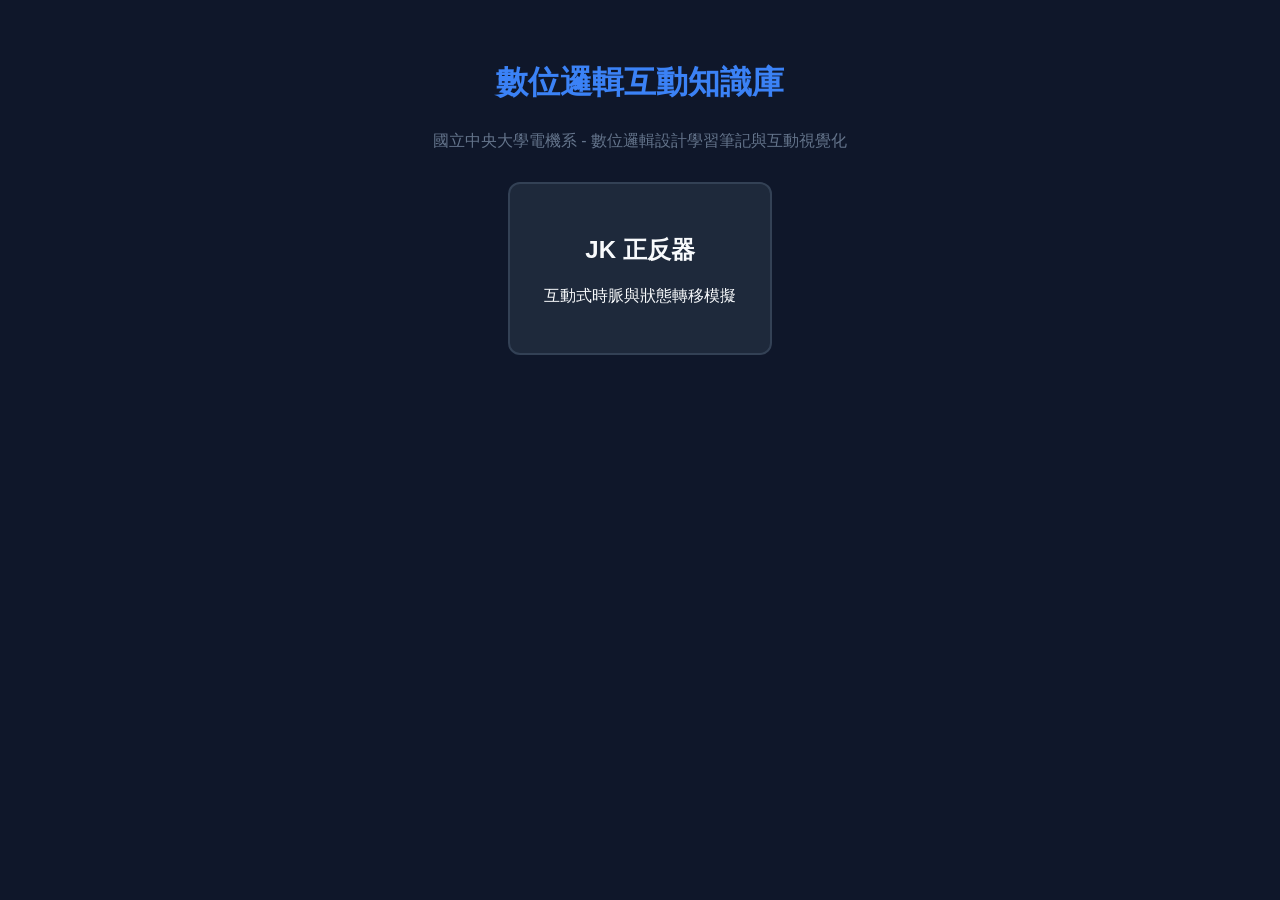
==== index.html @ 10f3d245 "Add files via upload" ====
<!DOCTYPE html>
<html lang="zh-TW">
<head>
    <meta charset="UTF-8">
    <meta name="viewport" content="width=device-width, initial-scale=1.0">
    <title>數位邏輯互動知識庫</title>
    <link rel="stylesheet" href="style.css">
</head>
<body>
    <h1>數位邏輯互動知識庫</h1>
    <p class="desc">國立中央大學電機系 - 數位邏輯設計學習筆記與互動視覺化</p>
    
    <div class="nav-grid">
        <!-- AI 未來會在這裡加入更多卡片 -->
        <a href="pages/jk-flipflop.html" class="card">
            <h2>JK 正反器</h2>
            <p>互動式時脈與狀態轉移模擬</p>
        </a>
    </div>
</body>
</html>
---- style.css ----
:root {
    --bg-color: #0f172a;
    --panel-bg: #1e293b;
    --text-main: #f8fafc;
    --high-color: #4ade80;
    --low-color: #64748b;
    --accent-color: #3b82f6;
}

body {
    background-color: var(--bg-color);
    color: var(--text-main);
    font-family: 'Segoe UI', Tahoma, Geneva, Verdana, sans-serif;
    margin: 0;
    padding: 40px 20px;
    display: flex;
    flex-direction: column;
    align-items: center;
}

h1 { color: var(--accent-color); margin-bottom: 10px; }
.desc { color: var(--low-color); margin-bottom: 30px; text-align: center; }

/* 首頁卡片與按鈕 */
.nav-grid { display: flex; gap: 20px; flex-wrap: wrap; justify-content: center; }
.card {
    background-color: var(--panel-bg); padding: 30px; border-radius: 12px;
    text-align: center; text-decoration: none; color: var(--text-main);
    border: 2px solid #334155; transition: 0.3s; width: 200px;
}
.card:hover { border-color: var(--accent-color); transform: translateY(-5px); }

/* 子頁面共用元件 */
.interactive-area {
    background-color: var(--panel-bg); padding: 40px; border-radius: 12px;
    box-shadow: 0 10px 25px rgba(0,0,0,0.5); margin-bottom: 30px; text-align: center;
}
.truth-table { border-collapse: collapse; width: 100%; max-width: 500px; }
.truth-table th, .truth-table td { border: 1px solid #334155; padding: 12px; text-align: center; }
.truth-table th { background-color: #334155; color: #e2e8f0; }
.back-btn { margin-top: 30px; color: var(--high-color); text-decoration: none; display: inline-block; }
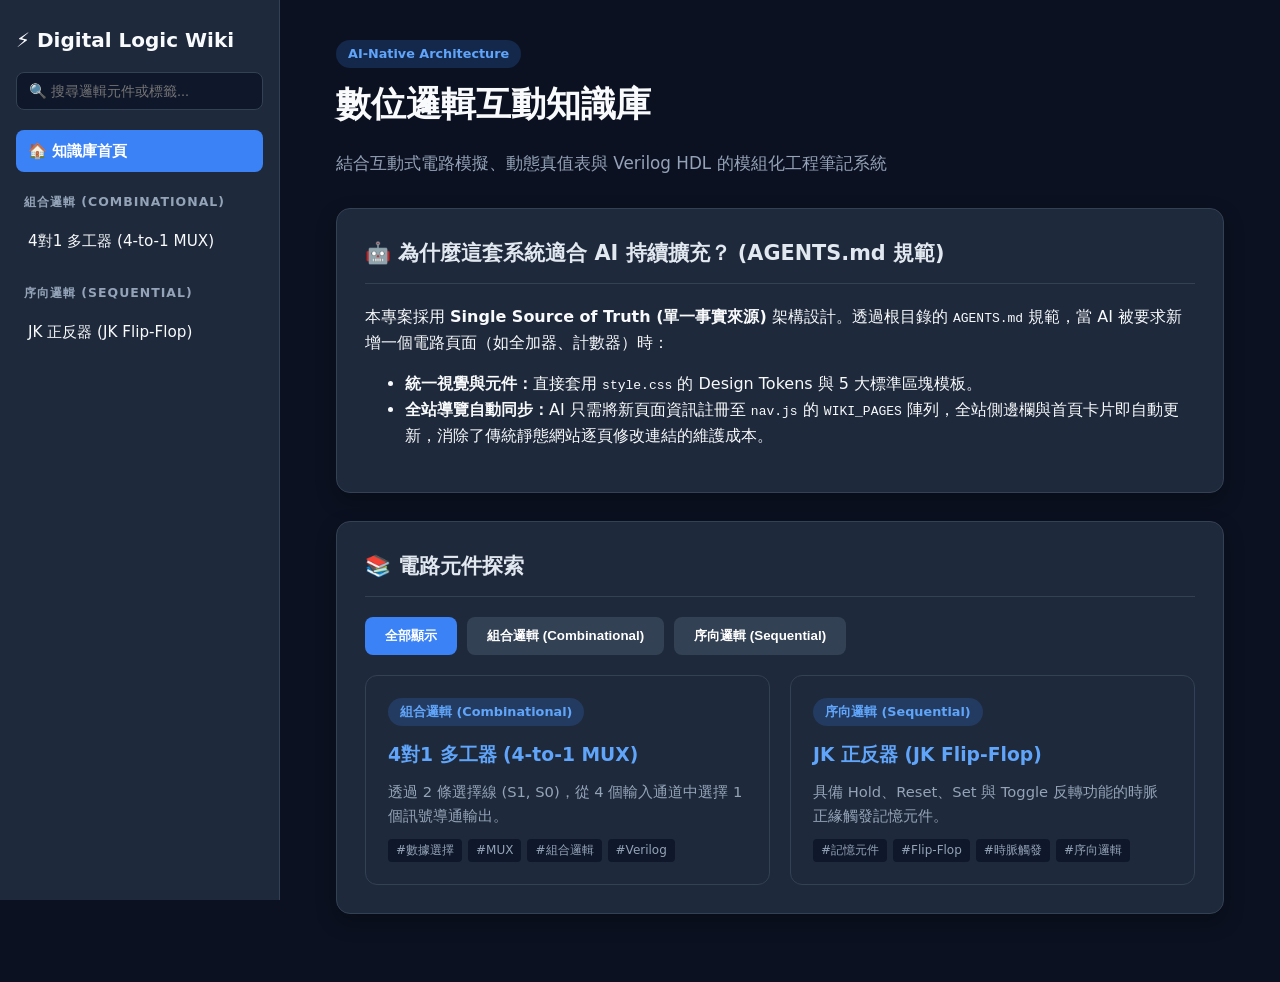
==== commit adfa8d8e: "Add files via upload" ====
--- a/index.html
+++ b/index.html
@@ -3,19 +3,61 @@
 <head>
     <meta charset="UTF-8">
     <meta name="viewport" content="width=device-width, initial-scale=1.0">
-    <title>數位邏輯互動知識庫</title>
+    <title>數位邏輯互動知識庫 | Digital Logic Wiki</title>
     <link rel="stylesheet" href="style.css">
 </head>
 <body>
-    <h1>數位邏輯互動知識庫</h1>
-    <p class="desc">國立中央大學電機系 - 數位邏輯設計學習筆記與互動視覺化</p>
-    
-    <div class="nav-grid">
-        <!-- AI 未來會在這裡加入更多卡片 -->
-        <a href="pages/jk-flipflop.html" class="card">
-            <h2>JK 正反器</h2>
-            <p>互動式時脈與狀態轉移模擬</p>
-        </a>
+    <div class="app-layout">
+        <!-- 自動生成之側邊導覽列 -->
+        <aside id="sidebar-container" class="sidebar"></aside>
+
+        <main class="main-content">
+            <span class="badge">AI-Native Architecture</span>
+            <h1>數位邏輯互動知識庫</h1>
+            <p class="subtitle">結合互動式電路模擬、動態真值表與 Verilog HDL 的模組化工程筆記系統</p>
+
+            <!-- 專案架構亮點說明 -->
+            <div class="panel">
+                <h2>🤖 為什麼這套系統適合 AI 持續擴充？ (AGENTS.md 規範)</h2>
+                <p>本專案採用 <strong>Single Source of Truth (單一事實來源)</strong> 架構設計。透過根目錄的 <code>AGENTS.md</code> 規範，當 AI 被要求新增一個電路頁面（如全加器、計數器）時：</p>
+                <ul>
+                    <li><strong>統一視覺與元件：</strong>直接套用 <code>style.css</code> 的 Design Tokens 與 5 大標準區塊模板。</li>
+                    <li><strong>全站導覽自動同步：</strong>AI 只需將新頁面資訊註冊至 <code>nav.js</code> 的 <code>WIKI_PAGES</code> 陣列，全站側邊欄與首頁卡片即自動更新，消除了傳統靜態網站逐頁修改連結的維護成本。</li>
+                </ul>
+            </div>
+
+            <!-- 首頁篩選與卡片列表 -->
+            <div class="panel">
+                <h2>📚 電路元件探索</h2>
+                <div style="display: flex; gap: 10px; margin-bottom: 20px; flex-wrap: wrap;">
+                    <button class="clk-btn" onclick="renderCards('all')">全部顯示</button>
+                    <button class="clk-btn" style="background:#334155;" onclick="renderCards('combinational')">組合邏輯 (Combinational)</button>
+                    <button class="clk-btn" style="background:#334155;" onclick="renderCards('sequential')">序向邏輯 (Sequential)</button>
+                </div>
+                <div id="wiki-card-grid" class="card-grid"></div>
+            </div>
+        </main>
     </div>
+
+    <script src="nav.js"></script>
+    <script>
+        function renderCards(filterCat) {
+            const grid = document.getElementById("wiki-card-grid");
+            const list = filterCat === 'all' ? WIKI_PAGES : WIKI_PAGES.filter(p => p.category === filterCat);
+            grid.innerHTML = list.map(p => `
+                <a href="${p.path}" class="wiki-card">
+                    <div>
+                        <span class="badge">${p.categoryName}</span>
+                        <h3 style="margin: 6px 0 10px 0; color: #60a5fa;">${p.title}</h3>
+                        <p style="color: var(--text-muted); font-size: 0.92rem; margin: 0;">${p.desc}</p>
+                    </div>
+                    <div class="tag-list">
+                        ${p.tags.map(t => `<span class="tag">#${t}</span>`).join('')}
+                    </div>
+                </a>
+            `).join('');
+        }
+        document.addEventListener("DOMContentLoaded", () => renderCards('all'));
+    </script>
 </body>
-</html>+</html>
--- a/style.css
+++ b/style.css
@@ -1,41 +1,298 @@
 :root {
-    --bg-color: #0f172a;
-    --panel-bg: #1e293b;
+    --bg-main: #0b1120;
+    --bg-panel: #1e293b;
+    --bg-card: #0f172a;
     --text-main: #f8fafc;
-    --high-color: #4ade80;
-    --low-color: #64748b;
-    --accent-color: #3b82f6;
-}
+    --text-muted: #94a3b8;
+    --logic-high: #10b981;
+    --logic-low: #475569;
+    --accent: #3b82f6;
+    --border: #334155;
+    --warn: #f59e0b;
+}
+
+* { box-sizing: border-box; }
 
 body {
-    background-color: var(--bg-color);
-    color: var(--text-main);
-    font-family: 'Segoe UI', Tahoma, Geneva, Verdana, sans-serif;
     margin: 0;
-    padding: 40px 20px;
+    background-color: var(--bg-main);
+    color: var(--text-main);
+    font-family: 'Segoe UI', system-ui, -apple-system, sans-serif;
+    line-height: 1.6;
+}
+
+.app-layout {
+    display: flex;
+    min-height: 100vh;
+}
+
+/* 側邊導覽列 */
+.sidebar {
+    width: 280px;
+    background-color: var(--bg-panel);
+    border-right: 1px solid var(--border);
+    padding: 24px 16px;
     display: flex;
     flex-direction: column;
-    align-items: center;
-}
-
-h1 { color: var(--accent-color); margin-bottom: 10px; }
-.desc { color: var(--low-color); margin-bottom: 30px; text-align: center; }
-
-/* 首頁卡片與按鈕 */
-.nav-grid { display: flex; gap: 20px; flex-wrap: wrap; justify-content: center; }
-.card {
-    background-color: var(--panel-bg); padding: 30px; border-radius: 12px;
-    text-align: center; text-decoration: none; color: var(--text-main);
-    border: 2px solid #334155; transition: 0.3s; width: 200px;
-}
-.card:hover { border-color: var(--accent-color); transform: translateY(-5px); }
-
-/* 子頁面共用元件 */
-.interactive-area {
-    background-color: var(--panel-bg); padding: 40px; border-radius: 12px;
-    box-shadow: 0 10px 25px rgba(0,0,0,0.5); margin-bottom: 30px; text-align: center;
-}
-.truth-table { border-collapse: collapse; width: 100%; max-width: 500px; }
-.truth-table th, .truth-table td { border: 1px solid #334155; padding: 12px; text-align: center; }
-.truth-table th { background-color: #334155; color: #e2e8f0; }
-.back-btn { margin-top: 30px; color: var(--high-color); text-decoration: none; display: inline-block; }+    position: sticky;
+    top: 0;
+    height: 100vh;
+    overflow-y: auto;
+}
+
+.brand-title {
+    font-size: 1.25rem;
+    font-weight: 800;
+    color: var(--text-main);
+    text-decoration: none;
+    display: flex;
+    align-items: center;
+    gap: 8px;
+    margin-bottom: 16px;
+}
+
+.search-input {
+    width: 100%;
+    padding: 10px 12px;
+    background-color: var(--bg-card);
+    border: 1px solid var(--border);
+    border-radius: 8px;
+    color: var(--text-main);
+    font-size: 0.9rem;
+    margin-bottom: 20px;
+}
+.search-input:focus { outline: 2px solid var(--accent); }
+
+.nav-section-title {
+    font-size: 0.78rem;
+    text-transform: uppercase;
+    letter-spacing: 1px;
+    color: var(--text-muted);
+    margin: 16px 0 8px 8px;
+    font-weight: 700;
+}
+
+.nav-link {
+    display: block;
+    padding: 9px 12px;
+    color: var(--text-main);
+    text-decoration: none;
+    border-radius: 8px;
+    font-size: 0.95rem;
+    margin-bottom: 4px;
+    transition: all 0.2s;
+}
+.nav-link:hover { background-color: rgba(59, 130, 246, 0.15); color: #60a5fa; }
+.nav-link.active { background-color: var(--accent); color: white; font-weight: 600; }
+
+/* 主內容區 */
+.main-content {
+    flex: 1;
+    padding: 40px 56px;
+    max-width: 1050px;
+}
+
+.badge {
+    display: inline-block;
+    padding: 4px 12px;
+    border-radius: 999px;
+    font-size: 0.8rem;
+    font-weight: 600;
+    background-color: rgba(59, 130, 246, 0.2);
+    color: #60a5fa;
+    margin-bottom: 8px;
+}
+
+h1 { font-size: 2.2rem; margin: 0 0 8px 0; }
+.subtitle { color: var(--text-muted); font-size: 1.05rem; margin-bottom: 32px; }
+
+.panel {
+    background-color: var(--bg-panel);
+    border: 1px solid var(--border);
+    border-radius: 14px;
+    padding: 28px;
+    margin-bottom: 28px;
+    box-shadow: 0 8px 20px rgba(0, 0, 0, 0.25);
+}
+
+.panel h2 {
+    margin-top: 0;
+    font-size: 1.3rem;
+    border-bottom: 1px solid var(--border);
+    padding-bottom: 12px;
+    margin-bottom: 20px;
+    color: #e2e8f0;
+}
+
+/* 互動按鈕與指示燈 */
+.sim-grid {
+    display: flex;
+    align-items: center;
+    justify-content: space-around;
+    flex-wrap: wrap;
+    gap: 24px;
+}
+
+.pin-row {
+    display: flex;
+    align-items: center;
+    gap: 12px;
+    margin-bottom: 12px;
+}
+
+.pin-label { font-family: monospace; font-size: 1.15rem; font-weight: bold; width: 45px; }
+
+.pin-btn {
+    background-color: var(--logic-low);
+    color: white;
+    border: 2px solid transparent;
+    border-radius: 8px;
+    padding: 8px 18px;
+    font-size: 1.1rem;
+    font-weight: bold;
+    font-family: monospace;
+    cursor: pointer;
+    transition: 0.2s;
+}
+.pin-btn.high {
+    background-color: var(--logic-high);
+    color: #052e16;
+    box-shadow: 0 0 14px rgba(16, 185, 129, 0.6);
+}
+
+.clk-btn {
+    background-color: var(--accent);
+    color: white;
+    border: none;
+    border-radius: 8px;
+    padding: 10px 20px;
+    font-weight: bold;
+    cursor: pointer;
+    transition: 0.15s;
+}
+.clk-btn:active { transform: scale(0.95); }
+
+.chip-box {
+    background-color: var(--bg-card);
+    border: 2px solid #64748b;
+    border-radius: 12px;
+    padding: 24px 32px;
+    text-align: center;
+    min-width: 220px;
+}
+
+.led-out {
+    display: inline-block;
+    font-family: monospace;
+    font-size: 2rem;
+    font-weight: 800;
+    padding: 8px 22px;
+    border-radius: 10px;
+    background-color: var(--bg-card);
+    color: var(--logic-low);
+    border: 2px solid var(--border);
+    transition: 0.25s;
+}
+.led-out.high {
+    color: var(--logic-high);
+    border-color: var(--logic-high);
+    box-shadow: 0 0 18px rgba(16, 185, 129, 0.4);
+}
+
+/* 動態真值表 */
+.truth-table {
+    width: 100%;
+    border-collapse: collapse;
+    font-family: monospace;
+    font-size: 1rem;
+}
+.truth-table th, .truth-table td {
+    border: 1px solid var(--border);
+    padding: 10px 14px;
+    text-align: center;
+}
+.truth-table th { background-color: var(--bg-card); color: #cbd5e1; }
+.truth-table tr.active-row {
+    background-color: rgba(16, 185, 129, 0.2);
+    font-weight: bold;
+}
+.truth-table tr.active-row td { border-color: var(--logic-high); color: #a7f3d0; }
+
+/* 程式碼區塊 */
+.code-header {
+    display: flex;
+    justify-content: space-between;
+    align-items: center;
+    background-color: #020617;
+    padding: 8px 16px;
+    border-radius: 8px 8px 0 0;
+    border: 1px solid var(--border);
+    border-bottom: none;
+    font-size: 0.85rem;
+    color: var(--text-muted);
+}
+.copy-btn {
+    background-color: var(--bg-panel);
+    color: var(--text-main);
+    border: 1px solid var(--border);
+    padding: 4px 12px;
+    border-radius: 6px;
+    cursor: pointer;
+    font-size: 0.8rem;
+}
+pre.code-box {
+    margin: 0;
+    padding: 18px;
+    background-color: #090d16;
+    border: 1px solid var(--border);
+    border-radius: 0 0 8px 8px;
+    overflow-x: auto;
+    font-family: 'Consolas', monospace;
+    color: #38bdf8;
+}
+
+/* 首頁卡片與分類標籤 */
+.card-grid {
+    display: grid;
+    grid-template-columns: repeat(auto-fill, minmax(280px, 1fr));
+    gap: 20px;
+}
+.wiki-card {
+    background-color: var(--bg-panel);
+    border: 1px solid var(--border);
+    border-radius: 12px;
+    padding: 22px;
+    text-decoration: none;
+    color: var(--text-main);
+    transition: 0.25s;
+    display: flex;
+    flex-direction: column;
+    justify-content: space-between;
+}
+.wiki-card:hover {
+    border-color: var(--accent);
+    transform: translateY(-4px);
+}
+.tag-list { display: flex; gap: 6px; flex-wrap: wrap; margin-top: 12px; }
+.tag {
+    font-size: 0.75rem;
+    background-color: var(--bg-card);
+    color: var(--text-muted);
+    padding: 2px 8px;
+    border-radius: 4px;
+}
+
+/* 隨堂測驗 */
+.quiz-options { display: flex; flex-direction: column; gap: 10px; margin-top: 14px; }
+.quiz-btn {
+    text-align: left;
+    padding: 12px 16px;
+    background-color: var(--bg-card);
+    border: 1px solid var(--border);
+    color: var(--text-main);
+    border-radius: 8px;
+    cursor: pointer;
+    font-size: 0.95rem;
+}
+.quiz-btn:hover { border-color: var(--accent); }
+.quiz-feedback { margin-top: 12px; font-weight: 600; padding: 10px; border-radius: 8px; display: none; }
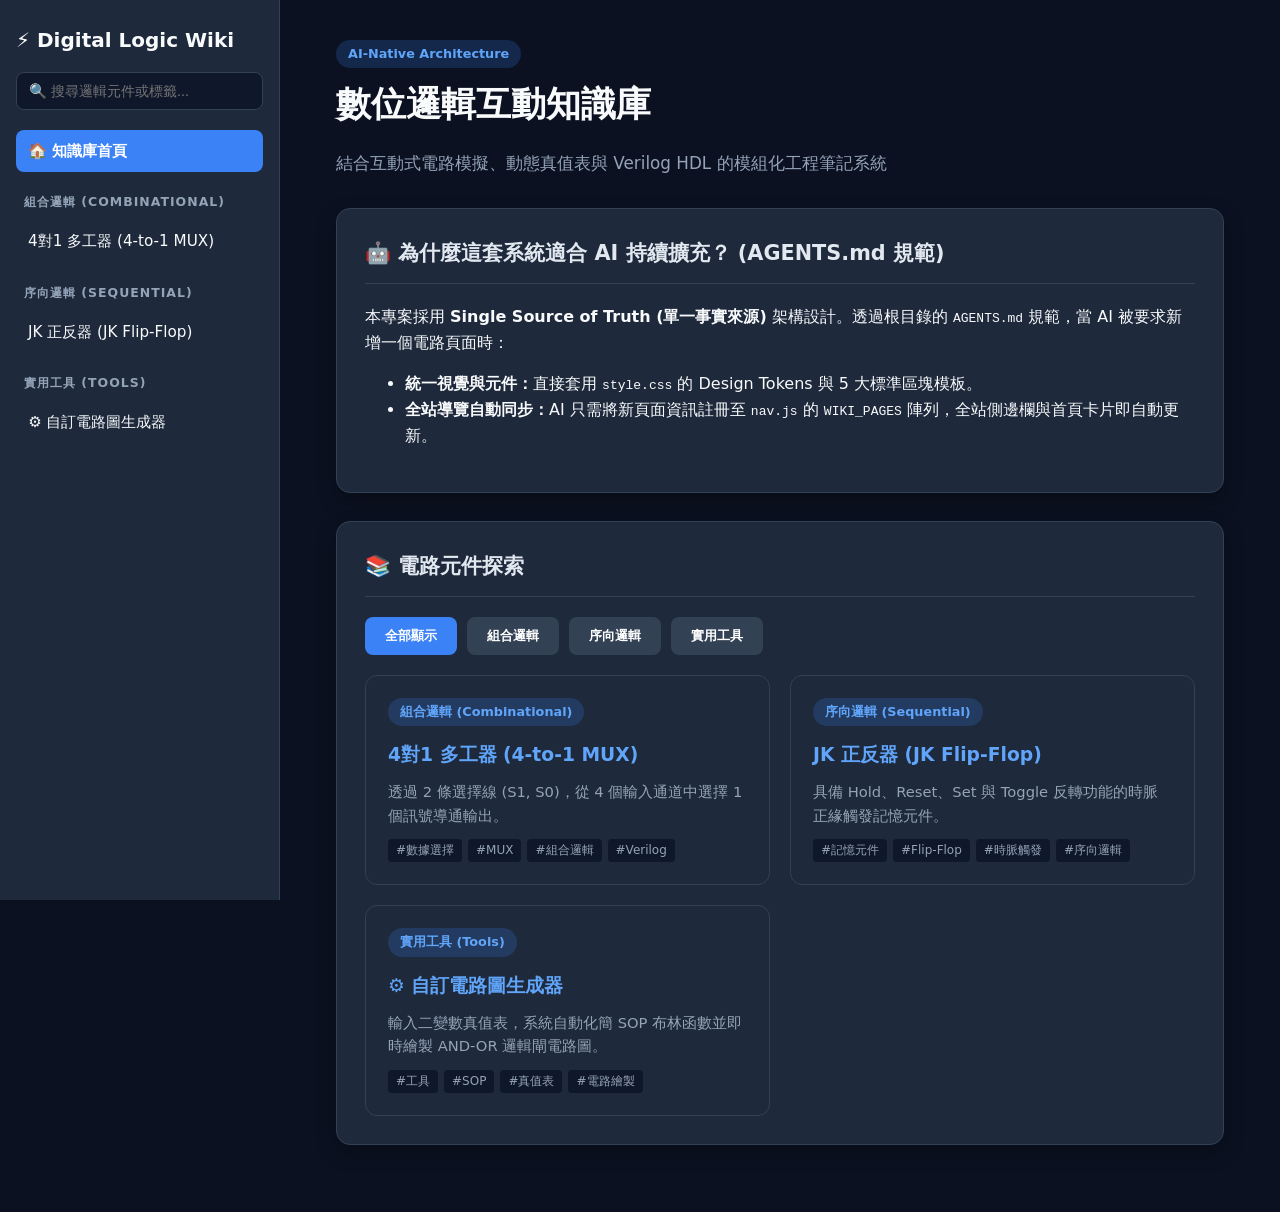
==== commit 2658f9f0: "Add files via upload" ====
--- a/index.html
+++ b/index.html
@@ -8,7 +8,6 @@
 </head>
 <body>
     <div class="app-layout">
-        <!-- 自動生成之側邊導覽列 -->
         <aside id="sidebar-container" class="sidebar"></aside>
 
         <main class="main-content">
@@ -16,24 +15,24 @@
             <h1>數位邏輯互動知識庫</h1>
             <p class="subtitle">結合互動式電路模擬、動態真值表與 Verilog HDL 的模組化工程筆記系統</p>
 
-            <!-- 專案架構亮點說明 -->
             <div class="panel">
                 <h2>🤖 為什麼這套系統適合 AI 持續擴充？ (AGENTS.md 規範)</h2>
-                <p>本專案採用 <strong>Single Source of Truth (單一事實來源)</strong> 架構設計。透過根目錄的 <code>AGENTS.md</code> 規範，當 AI 被要求新增一個電路頁面（如全加器、計數器）時：</p>
+                <p>本專案採用 <strong>Single Source of Truth (單一事實來源)</strong> 架構設計。透過根目錄的 <code>AGENTS.md</code> 規範，當 AI 被要求新增一個電路頁面時：</p>
                 <ul>
                     <li><strong>統一視覺與元件：</strong>直接套用 <code>style.css</code> 的 Design Tokens 與 5 大標準區塊模板。</li>
-                    <li><strong>全站導覽自動同步：</strong>AI 只需將新頁面資訊註冊至 <code>nav.js</code> 的 <code>WIKI_PAGES</code> 陣列，全站側邊欄與首頁卡片即自動更新，消除了傳統靜態網站逐頁修改連結的維護成本。</li>
+                    <li><strong>全站導覽自動同步：</strong>AI 只需將新頁面資訊註冊至 <code>nav.js</code> 的 <code>WIKI_PAGES</code> 陣列，全站側邊欄與首頁卡片即自動更新。</li>
                 </ul>
             </div>
 
-            <!-- 首頁篩選與卡片列表 -->
             <div class="panel">
                 <h2>📚 電路元件探索</h2>
-                <div style="display: flex; gap: 10px; margin-bottom: 20px; flex-wrap: wrap;">
+                <div class="filter-controls">
                     <button class="clk-btn" onclick="renderCards('all')">全部顯示</button>
-                    <button class="clk-btn" style="background:#334155;" onclick="renderCards('combinational')">組合邏輯 (Combinational)</button>
-                    <button class="clk-btn" style="background:#334155;" onclick="renderCards('sequential')">序向邏輯 (Sequential)</button>
+                    <button class="clk-btn alt-btn" onclick="renderCards('combinational')">組合邏輯</button>
+                    <button class="clk-btn alt-btn" onclick="renderCards('sequential')">序向邏輯</button>
+                    <button class="clk-btn alt-btn" onclick="renderCards('tools')">實用工具</button>
                 </div>
+                
                 <div id="wiki-card-grid" class="card-grid"></div>
             </div>
         </main>
@@ -44,6 +43,8 @@
         function renderCards(filterCat) {
             const grid = document.getElementById("wiki-card-grid");
             const list = filterCat === 'all' ? WIKI_PAGES : WIKI_PAGES.filter(p => p.category === filterCat);
+            
+            grid.innerHTML = ''; 
             grid.innerHTML = list.map(p => `
                 <a href="${p.path}" class="wiki-card">
                     <div>
@@ -57,6 +58,7 @@
                 </a>
             `).join('');
         }
+        
         document.addEventListener("DOMContentLoaded", () => renderCards('all'));
     </script>
 </body>
--- a/style.css
+++ b/style.css
@@ -8,7 +8,6 @@
     --logic-low: #475569;
     --accent: #3b82f6;
     --border: #334155;
-    --warn: #f59e0b;
 }
 
 * { box-sizing: border-box; }
@@ -26,7 +25,6 @@
     min-height: 100vh;
 }
 
-/* 側邊導覽列 */
 .sidebar {
     width: 280px;
     background-color: var(--bg-panel);
@@ -85,11 +83,11 @@
 .nav-link:hover { background-color: rgba(59, 130, 246, 0.15); color: #60a5fa; }
 .nav-link.active { background-color: var(--accent); color: white; font-weight: 600; }
 
-/* 主內容區 */
 .main-content {
     flex: 1;
     padding: 40px 56px;
     max-width: 1050px;
+    overflow-y: auto;
 }
 
 .badge {
@@ -124,7 +122,52 @@
     color: #e2e8f0;
 }
 
-/* 互動按鈕與指示燈 */
+.clk-btn {
+    background-color: var(--accent);
+    color: white;
+    border: none;
+    border-radius: 8px;
+    padding: 10px 20px;
+    font-weight: bold;
+    cursor: pointer;
+    transition: 0.15s;
+}
+.clk-btn:active { transform: scale(0.95); }
+.clk-btn.alt-btn { background-color: #334155; }
+.clk-btn.alt-btn:hover { background-color: #475569; }
+.filter-controls { display: flex; gap: 10px; margin-bottom: 20px; flex-wrap: wrap; }
+
+.card-grid {
+    display: grid;
+    grid-template-columns: repeat(auto-fill, minmax(280px, 1fr));
+    gap: 20px;
+}
+.wiki-card {
+    background-color: var(--bg-panel);
+    border: 1px solid var(--border);
+    border-radius: 12px;
+    padding: 22px;
+    text-decoration: none;
+    color: var(--text-main);
+    transition: 0.25s;
+    display: flex;
+    flex-direction: column;
+    justify-content: space-between;
+}
+.wiki-card:hover {
+    border-color: var(--accent);
+    transform: translateY(-4px);
+    box-shadow: 0 4px 15px rgba(59, 130, 246, 0.3);
+}
+.tag-list { display: flex; gap: 6px; flex-wrap: wrap; margin-top: 12px; }
+.tag {
+    font-size: 0.75rem;
+    background-color: var(--bg-card);
+    color: var(--text-muted);
+    padding: 2px 8px;
+    border-radius: 4px;
+}
+
 .sim-grid {
     display: flex;
     align-items: center;
@@ -132,16 +175,13 @@
     flex-wrap: wrap;
     gap: 24px;
 }
-
 .pin-row {
     display: flex;
     align-items: center;
     gap: 12px;
     margin-bottom: 12px;
 }
-
 .pin-label { font-family: monospace; font-size: 1.15rem; font-weight: bold; width: 45px; }
-
 .pin-btn {
     background-color: var(--logic-low);
     color: white;
@@ -159,19 +199,6 @@
     color: #052e16;
     box-shadow: 0 0 14px rgba(16, 185, 129, 0.6);
 }
-
-.clk-btn {
-    background-color: var(--accent);
-    color: white;
-    border: none;
-    border-radius: 8px;
-    padding: 10px 20px;
-    font-weight: bold;
-    cursor: pointer;
-    transition: 0.15s;
-}
-.clk-btn:active { transform: scale(0.95); }
-
 .chip-box {
     background-color: var(--bg-card);
     border: 2px solid #64748b;
@@ -180,7 +207,6 @@
     text-align: center;
     min-width: 220px;
 }
-
 .led-out {
     display: inline-block;
     font-family: monospace;
@@ -199,7 +225,6 @@
     box-shadow: 0 0 18px rgba(16, 185, 129, 0.4);
 }
 
-/* 動態真值表 */
 .truth-table {
     width: 100%;
     border-collapse: collapse;
@@ -218,7 +243,6 @@
 }
 .truth-table tr.active-row td { border-color: var(--logic-high); color: #a7f3d0; }
 
-/* 程式碼區塊 */
 .code-header {
     display: flex;
     justify-content: space-between;
@@ -251,38 +275,6 @@
     color: #38bdf8;
 }
 
-/* 首頁卡片與分類標籤 */
-.card-grid {
-    display: grid;
-    grid-template-columns: repeat(auto-fill, minmax(280px, 1fr));
-    gap: 20px;
-}
-.wiki-card {
-    background-color: var(--bg-panel);
-    border: 1px solid var(--border);
-    border-radius: 12px;
-    padding: 22px;
-    text-decoration: none;
-    color: var(--text-main);
-    transition: 0.25s;
-    display: flex;
-    flex-direction: column;
-    justify-content: space-between;
-}
-.wiki-card:hover {
-    border-color: var(--accent);
-    transform: translateY(-4px);
-}
-.tag-list { display: flex; gap: 6px; flex-wrap: wrap; margin-top: 12px; }
-.tag {
-    font-size: 0.75rem;
-    background-color: var(--bg-card);
-    color: var(--text-muted);
-    padding: 2px 8px;
-    border-radius: 4px;
-}
-
-/* 隨堂測驗 */
 .quiz-options { display: flex; flex-direction: column; gap: 10px; margin-top: 14px; }
 .quiz-btn {
     text-align: left;
@@ -296,3 +288,28 @@
 }
 .quiz-btn:hover { border-color: var(--accent); }
 .quiz-feedback { margin-top: 12px; font-weight: 600; padding: 10px; border-radius: 8px; display: none; }
+
+.circuit-canvas {
+    background-color: var(--bg-card);
+    border: 1px solid var(--border);
+    border-radius: 12px;
+    height: 400px;
+    width: 100%;
+    display: flex;
+    justify-content: center;
+    align-items: center;
+    overflow: hidden;
+    margin-top: 20px;
+}
+.circuit-canvas svg { width: 100%; height: 100%; }
+.expression-text {
+    font-family: monospace;
+    font-size: 1.5rem;
+    color: var(--logic-high);
+    text-align: center;
+    letter-spacing: 2px;
+    margin: 15px 0;
+    background: rgba(16, 185, 129, 0.1);
+    padding: 10px;
+    border-radius: 8px;
+}
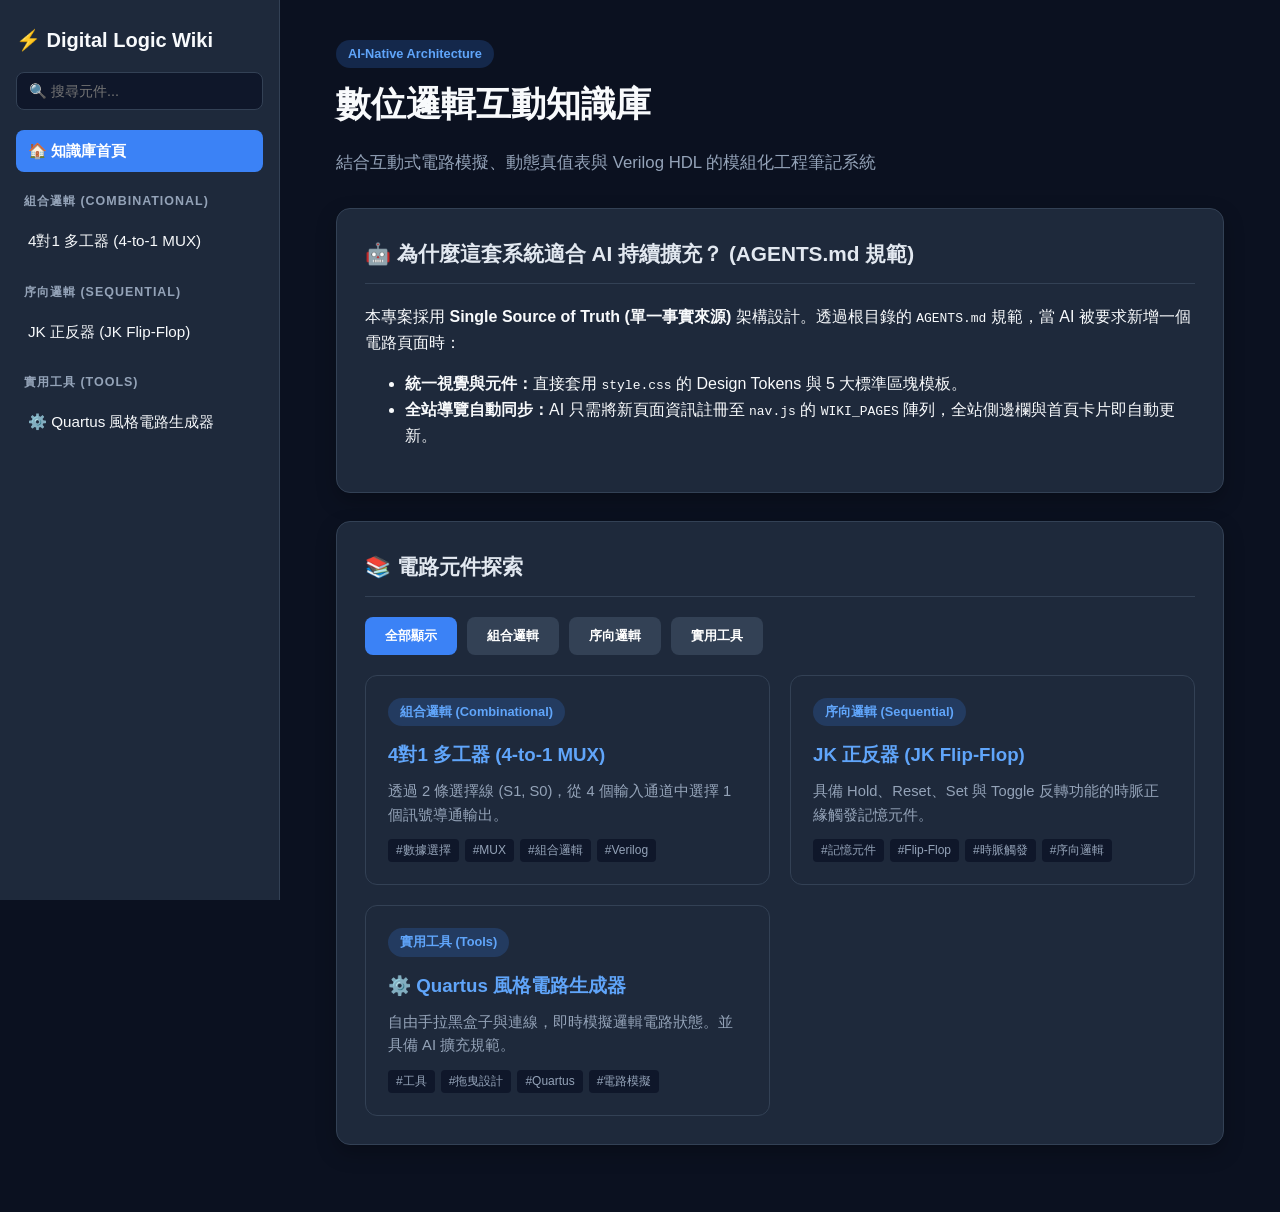
==== commit c120e88a: "Add files via upload" ====
--- a/index.html
+++ b/index.html
@@ -32,7 +32,6 @@
                     <button class="clk-btn alt-btn" onclick="renderCards('sequential')">序向邏輯</button>
                     <button class="clk-btn alt-btn" onclick="renderCards('tools')">實用工具</button>
                 </div>
-                
                 <div id="wiki-card-grid" class="card-grid"></div>
             </div>
         </main>
@@ -43,7 +42,6 @@
         function renderCards(filterCat) {
             const grid = document.getElementById("wiki-card-grid");
             const list = filterCat === 'all' ? WIKI_PAGES : WIKI_PAGES.filter(p => p.category === filterCat);
-            
             grid.innerHTML = ''; 
             grid.innerHTML = list.map(p => `
                 <a href="${p.path}" class="wiki-card">
@@ -58,7 +56,6 @@
                 </a>
             `).join('');
         }
-        
         document.addEventListener("DOMContentLoaded", () => renderCards('all'));
     </script>
 </body>
--- a/style.css
+++ b/style.css
@@ -9,307 +9,84 @@
     --accent: #3b82f6;
     --border: #334155;
 }
-
 * { box-sizing: border-box; }
-
-body {
-    margin: 0;
-    background-color: var(--bg-main);
-    color: var(--text-main);
-    font-family: 'Segoe UI', system-ui, -apple-system, sans-serif;
-    line-height: 1.6;
-}
-
-.app-layout {
-    display: flex;
-    min-height: 100vh;
-}
-
-.sidebar {
-    width: 280px;
-    background-color: var(--bg-panel);
-    border-right: 1px solid var(--border);
-    padding: 24px 16px;
-    display: flex;
-    flex-direction: column;
-    position: sticky;
-    top: 0;
-    height: 100vh;
-    overflow-y: auto;
-}
-
-.brand-title {
-    font-size: 1.25rem;
-    font-weight: 800;
-    color: var(--text-main);
-    text-decoration: none;
-    display: flex;
-    align-items: center;
-    gap: 8px;
-    margin-bottom: 16px;
-}
-
-.search-input {
-    width: 100%;
-    padding: 10px 12px;
-    background-color: var(--bg-card);
-    border: 1px solid var(--border);
-    border-radius: 8px;
-    color: var(--text-main);
-    font-size: 0.9rem;
-    margin-bottom: 20px;
-}
+body { margin: 0; background-color: var(--bg-main); color: var(--text-main); font-family: 'Segoe UI', sans-serif; line-height: 1.6; }
+.app-layout { display: flex; min-height: 100vh; }
+.sidebar { width: 280px; background-color: var(--bg-panel); border-right: 1px solid var(--border); padding: 24px 16px; display: flex; flex-direction: column; position: sticky; top: 0; height: 100vh; overflow-y: auto; z-index: 100; }
+.brand-title { font-size: 1.25rem; font-weight: 800; color: var(--text-main); text-decoration: none; display: flex; align-items: center; gap: 8px; margin-bottom: 16px; }
+.search-input { width: 100%; padding: 10px 12px; background-color: var(--bg-card); border: 1px solid var(--border); border-radius: 8px; color: var(--text-main); font-size: 0.9rem; margin-bottom: 20px; }
 .search-input:focus { outline: 2px solid var(--accent); }
-
-.nav-section-title {
-    font-size: 0.78rem;
-    text-transform: uppercase;
-    letter-spacing: 1px;
-    color: var(--text-muted);
-    margin: 16px 0 8px 8px;
-    font-weight: 700;
-}
-
-.nav-link {
-    display: block;
-    padding: 9px 12px;
-    color: var(--text-main);
-    text-decoration: none;
-    border-radius: 8px;
-    font-size: 0.95rem;
-    margin-bottom: 4px;
-    transition: all 0.2s;
-}
+.nav-section-title { font-size: 0.78rem; text-transform: uppercase; letter-spacing: 1px; color: var(--text-muted); margin: 16px 0 8px 8px; font-weight: 700; }
+.nav-link { display: block; padding: 9px 12px; color: var(--text-main); text-decoration: none; border-radius: 8px; font-size: 0.95rem; margin-bottom: 4px; transition: all 0.2s; }
 .nav-link:hover { background-color: rgba(59, 130, 246, 0.15); color: #60a5fa; }
 .nav-link.active { background-color: var(--accent); color: white; font-weight: 600; }
-
-.main-content {
-    flex: 1;
-    padding: 40px 56px;
-    max-width: 1050px;
-    overflow-y: auto;
-}
-
-.badge {
-    display: inline-block;
-    padding: 4px 12px;
-    border-radius: 999px;
-    font-size: 0.8rem;
-    font-weight: 600;
-    background-color: rgba(59, 130, 246, 0.2);
-    color: #60a5fa;
-    margin-bottom: 8px;
-}
-
+.main-content { flex: 1; padding: 40px 56px; max-width: 1050px; overflow-y: auto; }
+.badge { display: inline-block; padding: 4px 12px; border-radius: 999px; font-size: 0.8rem; font-weight: 600; background-color: rgba(59, 130, 246, 0.2); color: #60a5fa; margin-bottom: 8px; }
 h1 { font-size: 2.2rem; margin: 0 0 8px 0; }
 .subtitle { color: var(--text-muted); font-size: 1.05rem; margin-bottom: 32px; }
+.panel { background-color: var(--bg-panel); border: 1px solid var(--border); border-radius: 14px; padding: 28px; margin-bottom: 28px; box-shadow: 0 8px 20px rgba(0, 0, 0, 0.25); }
+.panel h2 { margin-top: 0; font-size: 1.3rem; border-bottom: 1px solid var(--border); padding-bottom: 12px; margin-bottom: 20px; color: #e2e8f0; }
 
-.panel {
-    background-color: var(--bg-panel);
-    border: 1px solid var(--border);
-    border-radius: 14px;
-    padding: 28px;
-    margin-bottom: 28px;
-    box-shadow: 0 8px 20px rgba(0, 0, 0, 0.25);
-}
-
-.panel h2 {
-    margin-top: 0;
-    font-size: 1.3rem;
-    border-bottom: 1px solid var(--border);
-    padding-bottom: 12px;
-    margin-bottom: 20px;
-    color: #e2e8f0;
-}
-
-.clk-btn {
-    background-color: var(--accent);
-    color: white;
-    border: none;
-    border-radius: 8px;
-    padding: 10px 20px;
-    font-weight: bold;
-    cursor: pointer;
-    transition: 0.15s;
-}
+.clk-btn { background-color: var(--accent); color: white; border: none; border-radius: 8px; padding: 10px 20px; font-weight: bold; cursor: pointer; transition: 0.15s; }
 .clk-btn:active { transform: scale(0.95); }
 .clk-btn.alt-btn { background-color: #334155; }
 .clk-btn.alt-btn:hover { background-color: #475569; }
 .filter-controls { display: flex; gap: 10px; margin-bottom: 20px; flex-wrap: wrap; }
 
-.card-grid {
-    display: grid;
-    grid-template-columns: repeat(auto-fill, minmax(280px, 1fr));
-    gap: 20px;
-}
-.wiki-card {
-    background-color: var(--bg-panel);
-    border: 1px solid var(--border);
-    border-radius: 12px;
-    padding: 22px;
-    text-decoration: none;
-    color: var(--text-main);
-    transition: 0.25s;
-    display: flex;
-    flex-direction: column;
-    justify-content: space-between;
-}
-.wiki-card:hover {
-    border-color: var(--accent);
-    transform: translateY(-4px);
-    box-shadow: 0 4px 15px rgba(59, 130, 246, 0.3);
-}
+.card-grid { display: grid; grid-template-columns: repeat(auto-fill, minmax(280px, 1fr)); gap: 20px; }
+.wiki-card { background-color: var(--bg-panel); border: 1px solid var(--border); border-radius: 12px; padding: 22px; text-decoration: none; color: var(--text-main); transition: 0.25s; display: flex; flex-direction: column; justify-content: space-between; }
+.wiki-card:hover { border-color: var(--accent); transform: translateY(-4px); box-shadow: 0 4px 15px rgba(59, 130, 246, 0.3); }
 .tag-list { display: flex; gap: 6px; flex-wrap: wrap; margin-top: 12px; }
-.tag {
-    font-size: 0.75rem;
-    background-color: var(--bg-card);
-    color: var(--text-muted);
-    padding: 2px 8px;
-    border-radius: 4px;
-}
+.tag { font-size: 0.75rem; background-color: var(--bg-card); color: var(--text-muted); padding: 2px 8px; border-radius: 4px; }
 
-.sim-grid {
-    display: flex;
-    align-items: center;
-    justify-content: space-around;
-    flex-wrap: wrap;
-    gap: 24px;
-}
-.pin-row {
-    display: flex;
-    align-items: center;
-    gap: 12px;
-    margin-bottom: 12px;
-}
+/* Circuit Builder Quartus Style */
+.builder-toolbar { display: flex; gap: 10px; margin-bottom: 20px; padding: 15px; background: var(--bg-card); border-radius: 8px; border: 1px solid var(--border); flex-wrap: wrap; }
+.builder-toolbar button { background: var(--bg-panel); border: 1px solid var(--accent); color: white; padding: 8px 16px; border-radius: 6px; cursor: pointer; font-family: monospace; font-weight: bold; transition: 0.2s; }
+.builder-toolbar button:hover { background: var(--accent); }
+.builder-toolbar button.btn-clear { border-color: #ef4444; color: #ef4444; }
+.builder-toolbar button.btn-clear:hover { background: #ef4444; color: white; }
+
+.workspace { position: relative; width: 100%; height: 600px; background: #020617; border: 2px solid var(--border); border-radius: 12px; overflow: hidden; }
+.workspace-svg { position: absolute; top: 0; left: 0; width: 100%; height: 100%; pointer-events: none; z-index: 1; }
+.logic-node { position: absolute; background: #000; border: 2px solid var(--text-muted); color: var(--text-main); border-radius: 6px; min-width: 80px; height: 60px; display: flex; flex-direction: column; align-items: center; justify-content: center; user-select: none; cursor: grab; font-family: monospace; font-size: 1.2rem; font-weight: bold; z-index: 10; box-shadow: 0 4px 6px rgba(0,0,0,0.5); transition: border-color 0.2s; }
+.logic-node:active { cursor: grabbing; border-color: var(--accent); }
+.logic-node.type-INPUT { border-color: #8b5cf6; }
+.logic-node.type-OUTPUT { border-color: #ef4444; }
+.node-label { pointer-events: none; }
+.node-val { font-size: 0.8rem; color: var(--logic-high); pointer-events: none; margin-top: 2px; }
+
+.pin { position: absolute; width: 14px; height: 14px; background: var(--logic-low); border: 2px solid #000; border-radius: 50%; cursor: crosshair; z-index: 20; transition: 0.2s; }
+.pin:hover { transform: scale(1.3); background: #fff; }
+.pin.high { background: var(--logic-high); box-shadow: 0 0 10px var(--logic-high); }
+.pin.in-1 { left: -7px; top: 12px; }
+.pin.in-2 { left: -7px; top: 34px; }
+.pin.in-single { left: -7px; top: 23px; }
+.pin.out { right: -7px; top: 23px; }
+
+.wire-line { stroke: var(--logic-low); stroke-width: 4; fill: none; stroke-linecap: round; transition: stroke 0.2s; }
+.wire-line.high { stroke: var(--logic-high); filter: drop-shadow(0 0 4px var(--logic-high)); }
+.wire-line.temp { stroke: var(--accent); stroke-dasharray: 5,5; opacity: 0.7; pointer-events: none; }
+
+.guide-box { background-color: rgba(59,130,246,0.1); border: 1px dashed var(--accent); padding: 15px; border-radius: 8px; margin-bottom: 20px; font-size: 0.95rem; }
+
+/* Sim UI */
+.sim-grid { display: flex; align-items: center; justify-content: space-around; flex-wrap: wrap; gap: 24px; }
+.pin-row { display: flex; align-items: center; gap: 12px; margin-bottom: 12px; }
 .pin-label { font-family: monospace; font-size: 1.15rem; font-weight: bold; width: 45px; }
-.pin-btn {
-    background-color: var(--logic-low);
-    color: white;
-    border: 2px solid transparent;
-    border-radius: 8px;
-    padding: 8px 18px;
-    font-size: 1.1rem;
-    font-weight: bold;
-    font-family: monospace;
-    cursor: pointer;
-    transition: 0.2s;
-}
-.pin-btn.high {
-    background-color: var(--logic-high);
-    color: #052e16;
-    box-shadow: 0 0 14px rgba(16, 185, 129, 0.6);
-}
-.chip-box {
-    background-color: var(--bg-card);
-    border: 2px solid #64748b;
-    border-radius: 12px;
-    padding: 24px 32px;
-    text-align: center;
-    min-width: 220px;
-}
-.led-out {
-    display: inline-block;
-    font-family: monospace;
-    font-size: 2rem;
-    font-weight: 800;
-    padding: 8px 22px;
-    border-radius: 10px;
-    background-color: var(--bg-card);
-    color: var(--logic-low);
-    border: 2px solid var(--border);
-    transition: 0.25s;
-}
-.led-out.high {
-    color: var(--logic-high);
-    border-color: var(--logic-high);
-    box-shadow: 0 0 18px rgba(16, 185, 129, 0.4);
-}
-
-.truth-table {
-    width: 100%;
-    border-collapse: collapse;
-    font-family: monospace;
-    font-size: 1rem;
-}
-.truth-table th, .truth-table td {
-    border: 1px solid var(--border);
-    padding: 10px 14px;
-    text-align: center;
-}
+.pin-btn { background-color: var(--logic-low); color: white; border: 2px solid transparent; border-radius: 8px; padding: 8px 18px; font-size: 1.1rem; font-weight: bold; font-family: monospace; cursor: pointer; transition: 0.2s; }
+.pin-btn.high { background-color: var(--logic-high); color: #052e16; box-shadow: 0 0 14px rgba(16, 185, 129, 0.6); }
+.chip-box { background-color: var(--bg-card); border: 2px solid #64748b; border-radius: 12px; padding: 24px 32px; text-align: center; min-width: 220px; }
+.led-out { display: inline-block; font-family: monospace; font-size: 2rem; font-weight: 800; padding: 8px 22px; border-radius: 10px; background-color: var(--bg-card); color: var(--logic-low); border: 2px solid var(--border); transition: 0.25s; }
+.led-out.high { color: var(--logic-high); border-color: var(--logic-high); box-shadow: 0 0 18px rgba(16, 185, 129, 0.4); }
+.truth-table { width: 100%; border-collapse: collapse; font-family: monospace; font-size: 1rem; }
+.truth-table th, .truth-table td { border: 1px solid var(--border); padding: 10px 14px; text-align: center; }
 .truth-table th { background-color: var(--bg-card); color: #cbd5e1; }
-.truth-table tr.active-row {
-    background-color: rgba(16, 185, 129, 0.2);
-    font-weight: bold;
-}
+.truth-table tr.active-row { background-color: rgba(16, 185, 129, 0.2); font-weight: bold; }
 .truth-table tr.active-row td { border-color: var(--logic-high); color: #a7f3d0; }
-
-.code-header {
-    display: flex;
-    justify-content: space-between;
-    align-items: center;
-    background-color: #020617;
-    padding: 8px 16px;
-    border-radius: 8px 8px 0 0;
-    border: 1px solid var(--border);
-    border-bottom: none;
-    font-size: 0.85rem;
-    color: var(--text-muted);
-}
-.copy-btn {
-    background-color: var(--bg-panel);
-    color: var(--text-main);
-    border: 1px solid var(--border);
-    padding: 4px 12px;
-    border-radius: 6px;
-    cursor: pointer;
-    font-size: 0.8rem;
-}
-pre.code-box {
-    margin: 0;
-    padding: 18px;
-    background-color: #090d16;
-    border: 1px solid var(--border);
-    border-radius: 0 0 8px 8px;
-    overflow-x: auto;
-    font-family: 'Consolas', monospace;
-    color: #38bdf8;
-}
-
+.code-header { display: flex; justify-content: space-between; align-items: center; background-color: #020617; padding: 8px 16px; border-radius: 8px 8px 0 0; border: 1px solid var(--border); border-bottom: none; font-size: 0.85rem; color: var(--text-muted); }
+.copy-btn { background-color: var(--bg-panel); color: var(--text-main); border: 1px solid var(--border); padding: 4px 12px; border-radius: 6px; cursor: pointer; font-size: 0.8rem; }
+pre.code-box { margin: 0; padding: 18px; background-color: #090d16; border: 1px solid var(--border); border-radius: 0 0 8px 8px; overflow-x: auto; font-family: 'Consolas', monospace; color: #38bdf8; }
 .quiz-options { display: flex; flex-direction: column; gap: 10px; margin-top: 14px; }
-.quiz-btn {
-    text-align: left;
-    padding: 12px 16px;
-    background-color: var(--bg-card);
-    border: 1px solid var(--border);
-    color: var(--text-main);
-    border-radius: 8px;
-    cursor: pointer;
-    font-size: 0.95rem;
-}
+.quiz-btn { text-align: left; padding: 12px 16px; background-color: var(--bg-card); border: 1px solid var(--border); color: var(--text-main); border-radius: 8px; cursor: pointer; font-size: 0.95rem; }
 .quiz-btn:hover { border-color: var(--accent); }
 .quiz-feedback { margin-top: 12px; font-weight: 600; padding: 10px; border-radius: 8px; display: none; }
-
-.circuit-canvas {
-    background-color: var(--bg-card);
-    border: 1px solid var(--border);
-    border-radius: 12px;
-    height: 400px;
-    width: 100%;
-    display: flex;
-    justify-content: center;
-    align-items: center;
-    overflow: hidden;
-    margin-top: 20px;
-}
-.circuit-canvas svg { width: 100%; height: 100%; }
-.expression-text {
-    font-family: monospace;
-    font-size: 1.5rem;
-    color: var(--logic-high);
-    text-align: center;
-    letter-spacing: 2px;
-    margin: 15px 0;
-    background: rgba(16, 185, 129, 0.1);
-    padding: 10px;
-    border-radius: 8px;
-}
